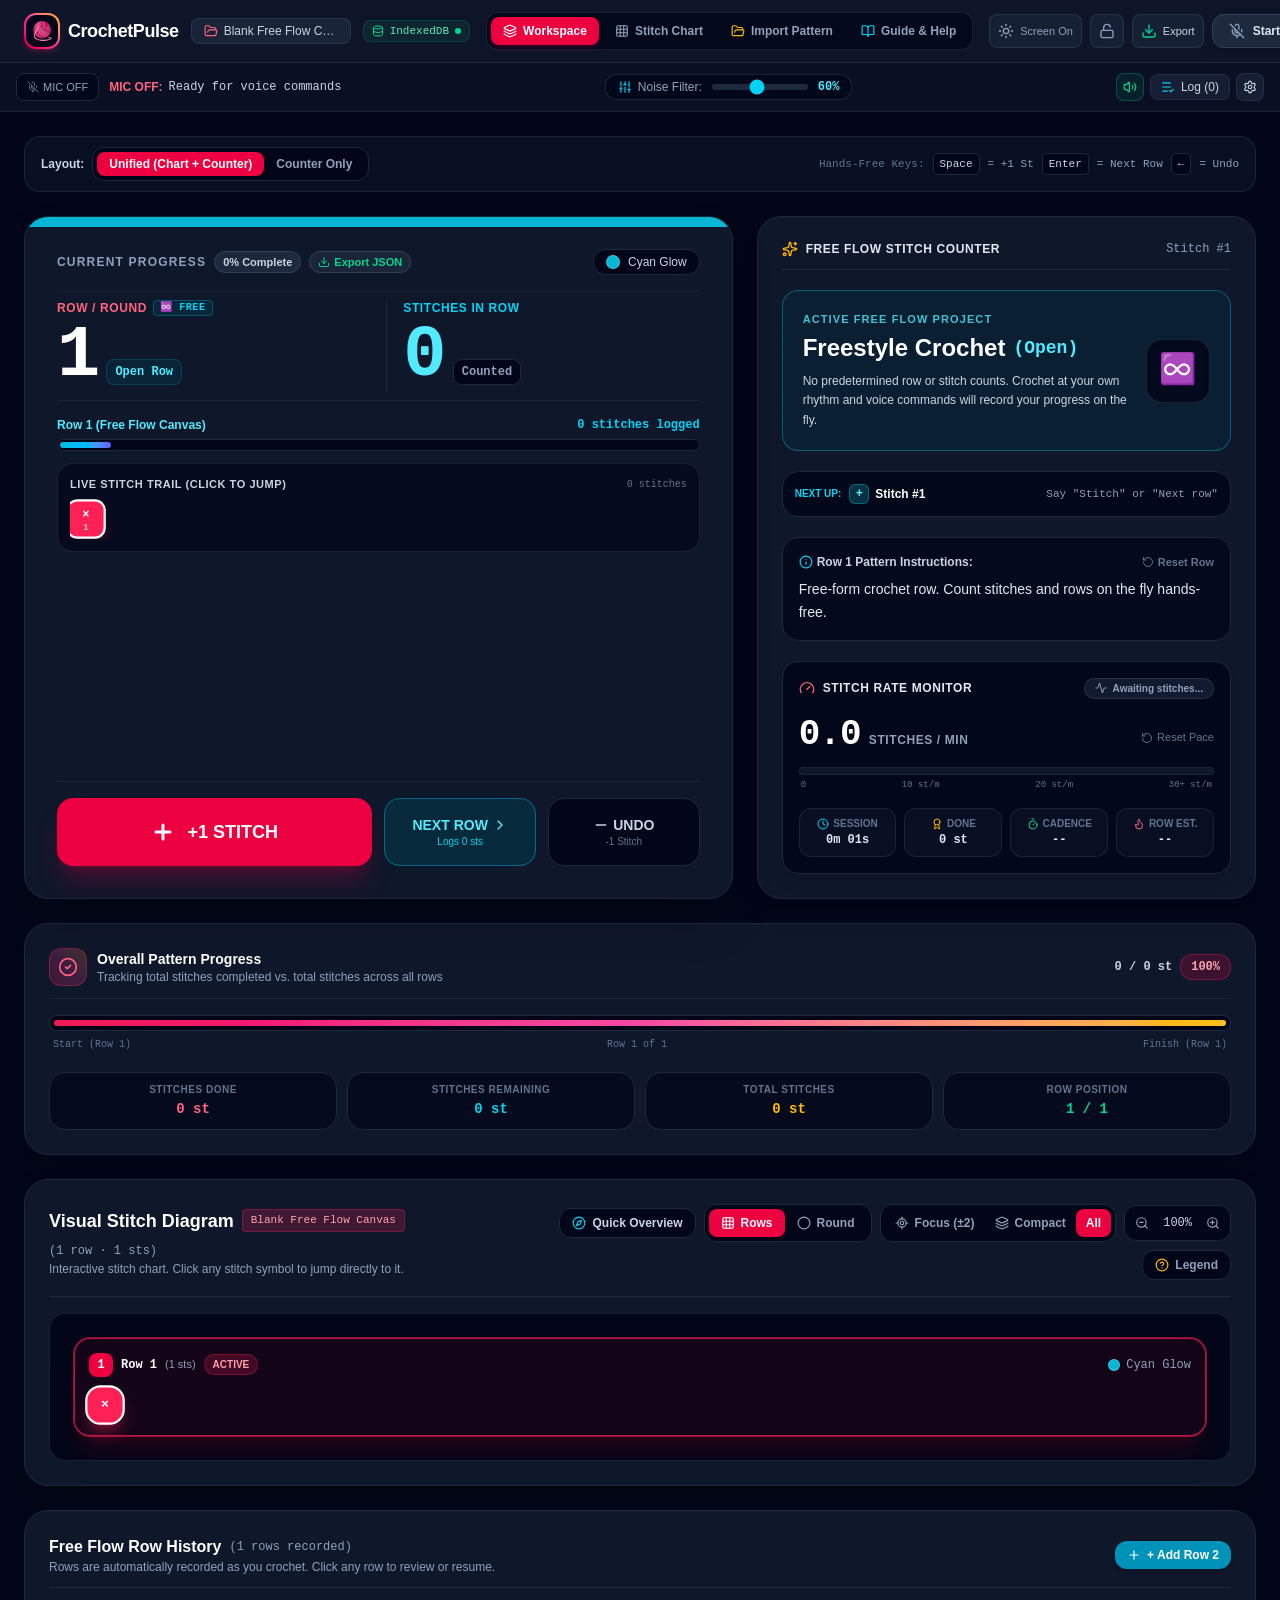
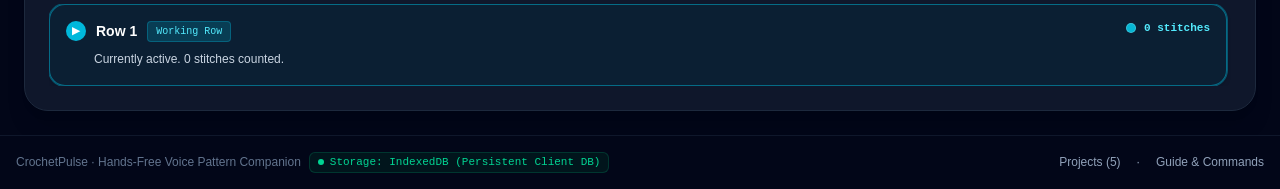
==== crochetpulse/index.html @ aa0a6951 "crochetpulse v.0.1.0" ====
<!doctype html>
<html lang="en" class="h-full">
  <head>
    <meta charset="UTF-8" />
    <meta name="viewport" content="width=device-width, initial-scale=1.0, maximum-scale=1.0, user-scalable=no" />
    <title>CrochetPulse - Voice Pattern Companion & Yarn Manager</title>
    <meta name="description" content="Hands-free crochet pattern tracker with real-time voice commands, interactive stitch diagrams, row & stitch counters, and yarn management." />
    <meta property="og:title" content="CrochetPulse - Voice Pattern Companion & Yarn Manager" />
    <meta property="og:description" content="Hands-free crochet pattern tracker with real-time voice commands, interactive stitch diagrams, row & stitch counters, and yarn management." />
    <meta property="og:type" content="website" />
    <meta name="twitter:card" content="summary_large_image" />
    <link rel="preconnect" href="https://fonts.googleapis.com">
    <link rel="preconnect" href="https://fonts.gstatic.com" crossorigin>
    <link href="https://fonts.googleapis.com/css2?family=JetBrains+Mono:wght@400;500;600;700&family=Plus+Jakarta+Sans:ital,wght@0,400;0,500;0,600;0,700;0,800;1,400&display=swap" rel="stylesheet">
    <script type="module" crossorigin src="./assets/index-D3Hl2z86.js"></script>
    <link rel="stylesheet" crossorigin href="./assets/index-BeyTOKIc.css">
  </head>
  <body class="h-full bg-slate-950 text-slate-100 font-sans antialiased selection:bg-rose-500 selection:text-white">
    <div id="root" class="h-full"></div>
  </body>
</html>
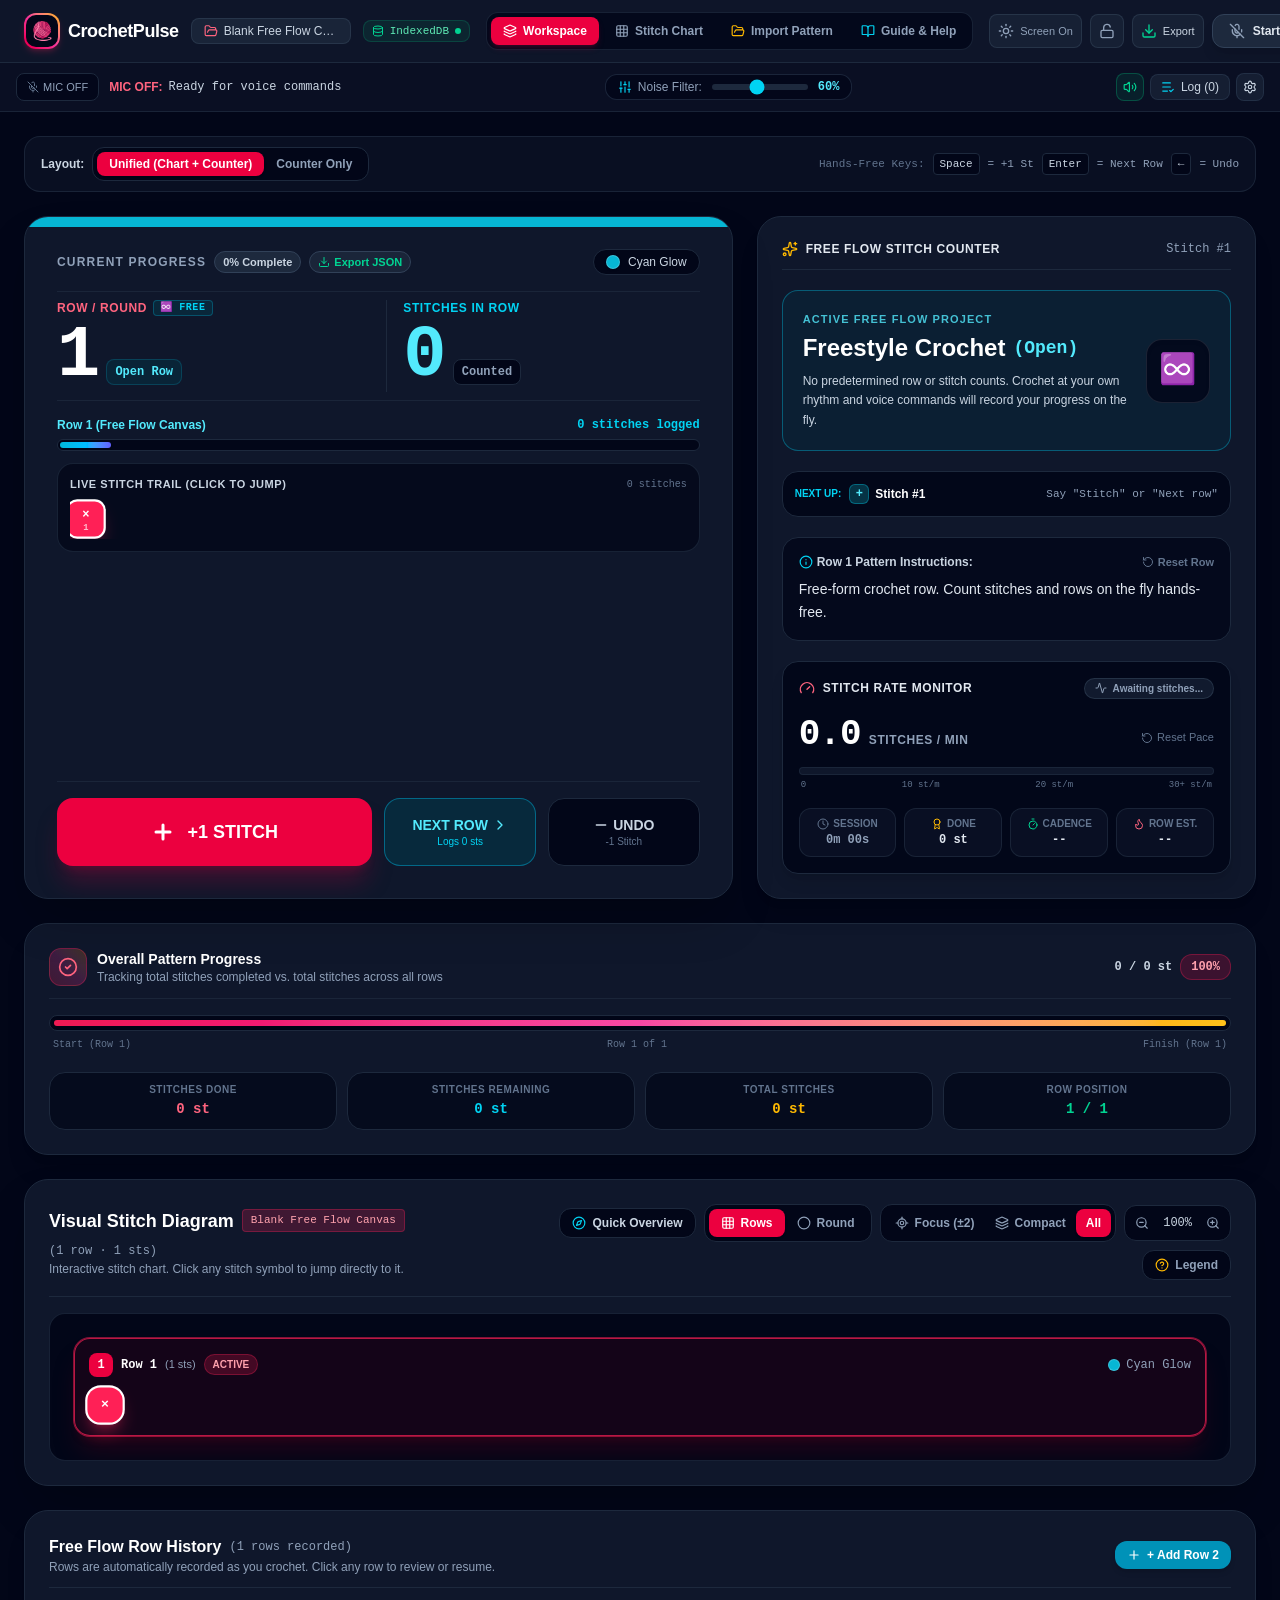
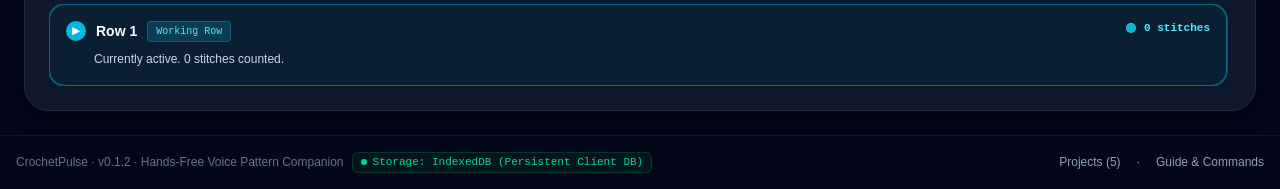
==== commit f62a442d: "crochetpulse 0.1.2" ====
--- a/crochetpulse/index.html
+++ b/crochetpulse/index.html
@@ -2,6 +2,28 @@
 <html lang="en" class="h-full">
   <head>
     <meta charset="UTF-8" />
+    <script>
+      // Gracefully handle Vite HMR WebSocket rejections in the sandboxed iframe environment
+      window.addEventListener('unhandledrejection', function(event) {
+        var reason = event && event.reason;
+        if (reason) {
+          var msg = typeof reason === 'string' ? reason : (reason.message || '');
+          var stack = reason.stack || '';
+          if (msg.includes('WebSocket') || msg.includes('ws') || stack.includes('@vite/client')) {
+            event.preventDefault();
+            event.stopImmediatePropagation();
+          }
+        }
+      });
+      window.addEventListener('error', function(event) {
+        var fn = event && event.filename;
+        var msg = event && event.message;
+        if ((fn && fn.includes('@vite/client')) || (msg && (msg.includes('WebSocket') || msg.includes('ws')))) {
+          event.preventDefault();
+          event.stopImmediatePropagation();
+        }
+      });
+    </script>
     <meta name="viewport" content="width=device-width, initial-scale=1.0, maximum-scale=1.0, user-scalable=no" />
     <title>CrochetPulse - Voice Pattern Companion & Yarn Manager</title>
     <meta name="description" content="Hands-free crochet pattern tracker with real-time voice commands, interactive stitch diagrams, row & stitch counters, and yarn management." />
@@ -12,8 +34,8 @@
     <link rel="preconnect" href="https://fonts.googleapis.com">
     <link rel="preconnect" href="https://fonts.gstatic.com" crossorigin>
     <link href="https://fonts.googleapis.com/css2?family=JetBrains+Mono:wght@400;500;600;700&family=Plus+Jakarta+Sans:ital,wght@0,400;0,500;0,600;0,700;0,800;1,400&display=swap" rel="stylesheet">
-    <script type="module" crossorigin src="./assets/index-D3Hl2z86.js"></script>
-    <link rel="stylesheet" crossorigin href="./assets/index-BeyTOKIc.css">
+    <script type="module" crossorigin src="./assets/index-Copx3QTq.js"></script>
+    <link rel="stylesheet" crossorigin href="./assets/index-DmiWJCOG.css">
   </head>
   <body class="h-full bg-slate-950 text-slate-100 font-sans antialiased selection:bg-rose-500 selection:text-white">
     <div id="root" class="h-full"></div>
